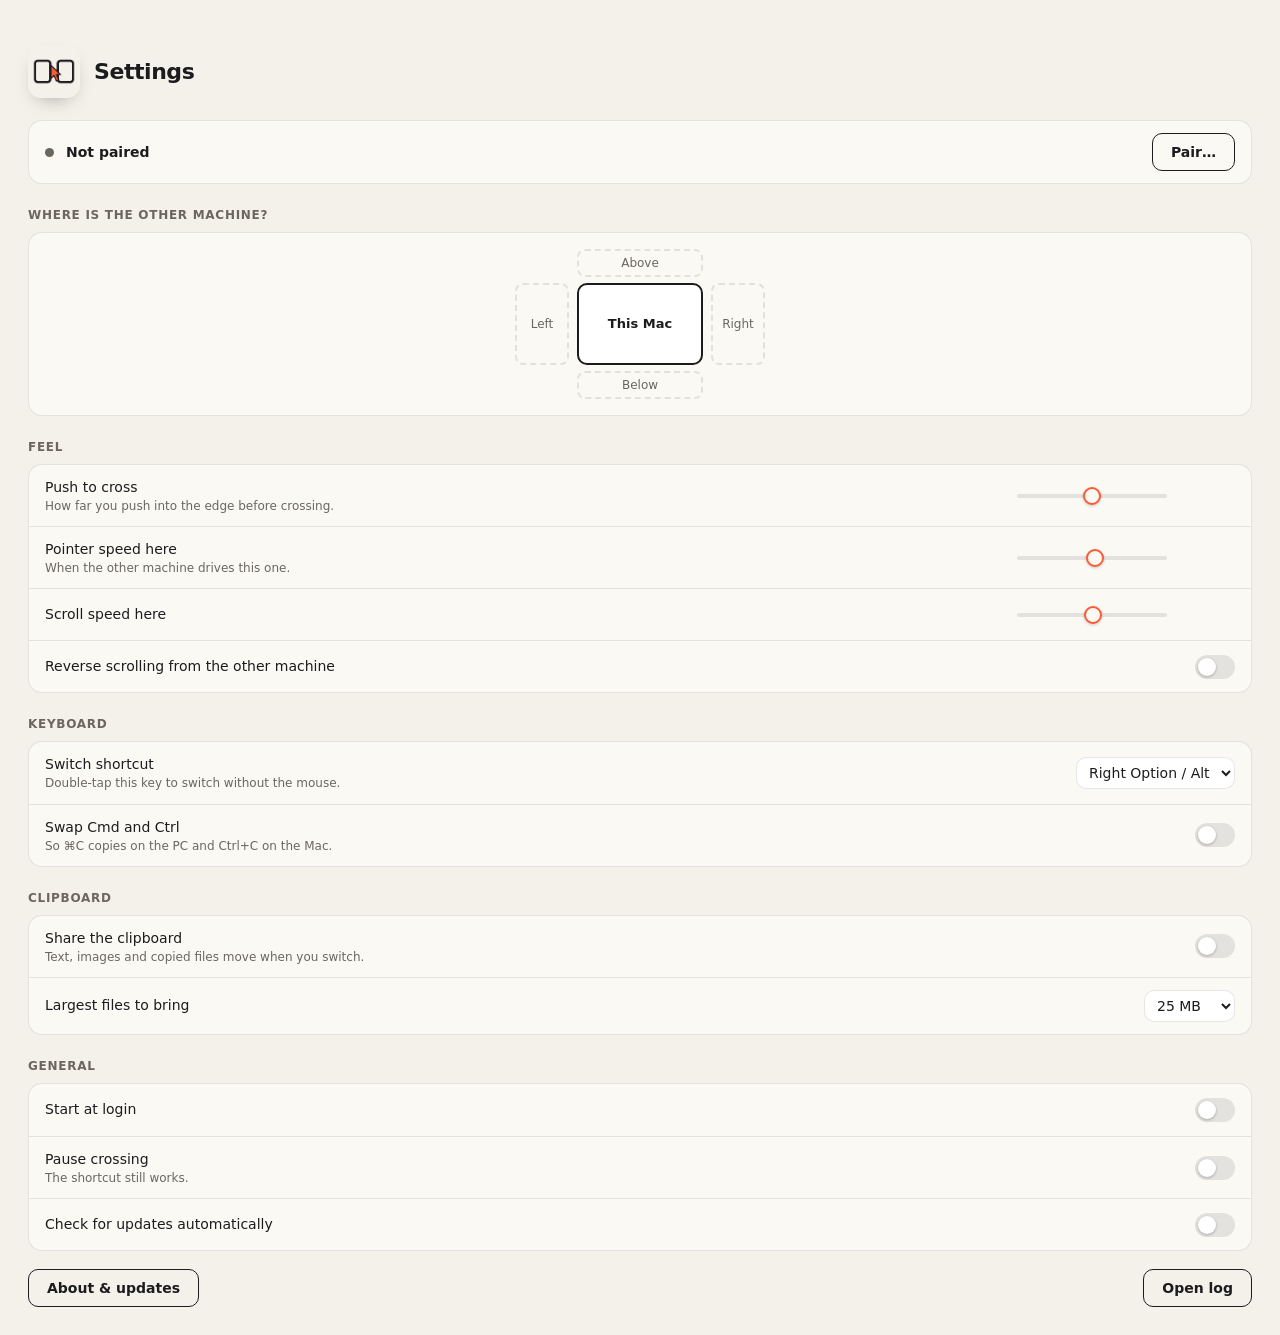
==== assets/ui/app.html @ cb29b041 "0.2.0: app windows, banners, installer, signed self-updates, new tray icons" ====
<!doctype html>
<html lang="en">
<head>
<meta charset="utf-8">
<meta name="viewport" content="width=device-width, initial-scale=1">
<style>
:root {
  --bg: #f4f1ea; --ink: #1c1c1e; --muted: #6b675f; --line: #1c1c1e1a; --card: #fbf9f4;
  --accent: #ff5a36; --accent-soft: #ff5a361f; --ok: #22a06b; --field: #fff;
  color-scheme: light dark;
}
@media (prefers-color-scheme: dark) {
  :root { --bg: #161513; --ink: #f1ede4; --muted: #a29d93; --line: #f1ede41c; --card: #1f1e1b; --field: #262521; --accent-soft: #ff5a3629; }
}
* { box-sizing: border-box; margin: 0; padding: 0; }
[hidden] { display: none !important; }
html, body { height: 100%; }
body {
  background: var(--bg); color: var(--ink); overflow: hidden auto;
  font: 14px/1.5 -apple-system, BlinkMacSystemFont, "Segoe UI Variable Text", "Segoe UI", system-ui, sans-serif;
  -webkit-font-smoothing: antialiased; user-select: none; -webkit-user-select: none; cursor: default;
}
svg { width: 1em; height: 1em; fill: none; stroke: currentColor; stroke-width: 1.9; stroke-linecap: round; stroke-linejoin: round; }
button { font: inherit; color: inherit; cursor: pointer; }
input, select { font: inherit; color: var(--ink); }
.page { display: none; min-height: 100%; padding: 46px 28px 28px; animation: in .35s cubic-bezier(.2,.8,.2,1); }
body.win .page { padding-top: 28px; }
.page.on { display: block; }
@keyframes in { from { opacity: 0; transform: translateY(8px); } }
.drag { position: fixed; inset: 0 0 auto 0; height: 34px; }
.head { display: flex; align-items: center; gap: 14px; margin-bottom: 22px; }
.head img { width: 52px; height: 52px; border-radius: 13px; box-shadow: 0 8px 20px -10px #0006; }
h1 { font-size: 22px; font-weight: 700; letter-spacing: -.02em; line-height: 1.15; }
h2 { font-size: 12px; font-weight: 600; letter-spacing: .06em; text-transform: uppercase; color: var(--muted); margin: 22px 0 8px; }
.sub { color: var(--muted); }
.btn {
  display: inline-flex; align-items: center; justify-content: center; gap: 8px; min-height: 38px; padding: 0 18px;
  border-radius: 10px; border: 1.5px solid var(--ink); background: transparent; font-weight: 600;
  transition: transform .15s, box-shadow .15s, opacity .2s;
}
.btn:hover { transform: translateY(-1px); box-shadow: 0 3px 0 var(--ink); }
.btn:active { transform: translateY(1px); box-shadow: none; }
.btn.primary { background: var(--ink); color: var(--bg); }
.btn.danger { border-color: #d6453a; color: #d6453a; }
.btn.danger:hover { box-shadow: 0 3px 0 #d6453a; }
.btn:disabled { opacity: .4; pointer-events: none; }
.btn svg { width: 16px; height: 16px; }
.link { border: 0; background: none; color: var(--accent); font-weight: 600; text-decoration: underline; text-underline-offset: 3px; }
.row { display: flex; gap: 10px; align-items: center; }
.grow { flex: 1; }
.card { padding: 16px; border-radius: 14px; background: var(--card); border: 1px solid var(--line); }
.status { min-height: 22px; margin-top: 12px; font-size: 13px; color: var(--muted); text-align: center; }
.status.err { color: #d6453a; }
.shake { animation: shake .4s; }
@keyframes shake { 20%, 60% { transform: translateX(-6px); } 40%, 80% { transform: translateX(6px); } }

/* Segmented control */
.seg { display: grid; grid-template-columns: 1fr 1fr; padding: 3px; border-radius: 11px; background: var(--line); margin-bottom: 22px; }
.seg button { border: 0; background: none; padding: 7px; border-radius: 8px; font-weight: 600; color: var(--muted); transition: all .2s; }
.seg button.on { background: var(--card); color: var(--ink); box-shadow: 0 1px 3px #0002; }

/* Pairing digits */
.digits { display: flex; justify-content: center; gap: 8px; margin: 8px 0 6px; }
.digits .sep { width: 10px; align-self: center; height: 2px; background: var(--muted); }
.digit {
  width: 46px; height: 60px; display: grid; place-items: center; border-radius: 12px;
  border: 1.5px solid var(--ink); background: var(--field); box-shadow: 0 3px 0 var(--ink);
  font: 600 28px/1 ui-monospace, "SF Mono", "Cascadia Mono", Consolas, monospace;
}
.show .digit { opacity: 0; transform: translateY(10px); animation: pop .45s cubic-bezier(.3,1.5,.5,1) forwards; }
@keyframes pop { to { opacity: 1; transform: none; } }
input.digit { text-align: center; outline: none; caret-color: var(--accent); }
input.digit:focus { border-color: var(--accent); box-shadow: 0 3px 0 var(--accent); }
.where { text-align: center; color: var(--muted); font-size: 13px; margin-top: 14px; }
.where b { color: var(--ink); font-family: ui-monospace, "SF Mono", Consolas, monospace; font-weight: 500; }
.waiting { display: flex; justify-content: center; align-items: center; gap: 10px; margin-top: 18px; color: var(--muted); }
.spin { width: 16px; height: 16px; border-radius: 50%; border: 2px solid var(--line); border-top-color: var(--accent); animation: spin .8s linear infinite; }
@keyframes spin { to { transform: rotate(360deg); } }
.field { width: 100%; height: 38px; padding: 0 12px; border-radius: 10px; border: 1.5px solid var(--line); background: var(--field); outline: none; }
.field:focus { border-color: var(--accent); }
.done { text-align: center; padding: 30px 0 10px; }
.tick { width: 72px; height: 72px; margin: 0 auto 16px; border-radius: 50%; display: grid; place-items: center; background: var(--ok); color: #fff; animation: pop .5s cubic-bezier(.3,1.6,.5,1) both; }
.tick svg { width: 38px; height: 38px; stroke-width: 3; stroke-dasharray: 30; stroke-dashoffset: 30; animation: draw .5s .25s forwards; }
@keyframes draw { to { stroke-dashoffset: 0; } }

/* Settings */
.list { border-radius: 14px; background: var(--card); border: 1px solid var(--line); overflow: hidden; }
.item { display: flex; align-items: center; gap: 14px; padding: 12px 16px; min-height: 52px; }
.item + .item { border-top: 1px solid var(--line); }
.item .t { flex: 1; }
.item .t small { display: block; color: var(--muted); font-size: 12px; line-height: 1.35; }
.toggle { position: relative; width: 40px; height: 24px; flex: none; border-radius: 99px; background: var(--line); border: 0; transition: background .2s; }
.toggle::after { content: ""; position: absolute; top: 3px; left: 3px; width: 18px; height: 18px; border-radius: 50%; background: #fff; box-shadow: 0 1px 3px #0004; transition: transform .25s cubic-bezier(.3,1.4,.5,1); }
.toggle.on { background: var(--accent); }
.toggle.on::after { transform: translateX(16px); }
input[type=range] { -webkit-appearance: none; appearance: none; width: 150px; height: 4px; border-radius: 4px; background: var(--line); outline: none; }
input[type=range]::-webkit-slider-thumb { -webkit-appearance: none; width: 18px; height: 18px; border-radius: 50%; background: var(--card); border: 2px solid var(--accent); box-shadow: 0 1px 3px #0003; }
.val { width: 54px; text-align: right; font-variant-numeric: tabular-nums; color: var(--muted); font-size: 13px; }
select.field { width: auto; height: 32px; padding: 0 8px; }
.layout { display: grid; place-items: center; padding: 16px; }
.layout .pad { position: relative; width: 250px; height: 150px; }
.layout .me { position: absolute; inset: 34px 62px; border-radius: 10px; border: 2px solid var(--ink); display: grid; place-items: center; font-weight: 600; font-size: 13px; background: var(--field); }
.layout .side { position: absolute; border: 2px dashed var(--line); border-radius: 8px; background: none; color: var(--muted); font-size: 12px; transition: all .2s; }
.layout .side:hover { border-color: var(--accent); color: var(--accent); }
.layout .side.on { border: 2px solid var(--accent); background: var(--accent-soft); color: var(--ink); font-weight: 600; }
.side.left { left: 0; top: 34px; bottom: 34px; width: 54px; }
.side.right { right: 0; top: 34px; bottom: 34px; width: 54px; }
.side.top { top: 0; left: 62px; right: 62px; height: 28px; }
.side.bottom { bottom: 0; left: 62px; right: 62px; height: 28px; }
.peer { display: flex; align-items: center; gap: 12px; }
.dot { width: 9px; height: 9px; border-radius: 50%; background: var(--muted); }
.dot.on { background: var(--ok); box-shadow: 0 0 0 4px #22a06b33; }

/* Welcome */
.steps { display: grid; gap: 10px; }
.step { display: flex; gap: 14px; align-items: center; padding: 14px 16px; border-radius: 14px; background: var(--card); border: 1px solid var(--line); transition: border-color .3s; }
.step .n { flex: none; width: 30px; height: 30px; border-radius: 50%; display: grid; place-items: center; font-weight: 700; background: var(--line); transition: all .3s; }
.step.ok .n { background: var(--ok); color: #fff; }
.step.ok { border-color: #22a06b55; }
.step .t { flex: 1; }
.step .t small { display: block; color: var(--muted); font-size: 12px; }
.step.ok .btn { display: none; }

/* About */
.center { text-align: center; }
.big-icon { width: 96px; height: 96px; border-radius: 22px; box-shadow: 0 12px 28px -12px #0007; animation: float 5s ease-in-out infinite; }
@keyframes float { 50% { transform: translateY(-5px); } }
.bar { height: 6px; border-radius: 6px; background: var(--line); overflow: hidden; margin-top: 14px; }
.bar i { display: block; height: 100%; width: 0; background: var(--accent); transition: width .2s; }
.notes { margin-top: 12px; max-height: 120px; overflow: auto; text-align: left; font-size: 12.5px; color: var(--muted); white-space: pre-wrap; user-select: text; -webkit-user-select: text; }

/* Banner */
body.banner { background: transparent; overflow: hidden; }
.toast {
  position: absolute; inset: 8px; display: flex; align-items: center; gap: 12px; padding: 12px 14px;
  border-radius: 16px; background: color-mix(in srgb, var(--card) 94%, transparent); border: 1px solid var(--line);
  box-shadow: 0 10px 30px -10px #0006; animation: slide .45s cubic-bezier(.2,.9,.25,1.2);
  -webkit-backdrop-filter: blur(20px); backdrop-filter: blur(20px);
}
.toast.out { animation: away .3s ease-in forwards; }
@keyframes slide { from { opacity: 0; transform: translateX(40px); } }
@keyframes away { to { opacity: 0; transform: translateX(40px); } }
.toast img { width: 38px; height: 38px; border-radius: 9px; flex: none; }
.toast b { display: block; font-size: 13.5px; }
.toast span { display: block; font-size: 12.5px; color: var(--muted); line-height: 1.35; overflow: hidden; display: -webkit-box; -webkit-line-clamp: 2; -webkit-box-orient: vertical; }
.toast .x { position: absolute; top: 6px; right: 8px; border: 0; background: none; color: var(--muted); opacity: 0; transition: opacity .2s; font-size: 15px; }
.toast:hover .x { opacity: 1; }
</style>
</head>
<body>
<div class="drag" data-drag></div>

<!-- Welcome -->
<section class="page" id="welcome">
  <div class="head"><img data-icon alt=""><div><h1>Welcome to Bridge</h1><p class="sub">Three quick steps and you're set.</p></div></div>
  <div class="steps">
    <div class="step" id="st-install"><span class="n">1</span><div class="t"><b data-os="mac">Move to Applications</b><b data-os="win">Install Bridge</b>
      <small data-os="mac">So it can start at login and keep its permissions.</small><small data-os="win">Into Program Files, with a Start menu entry. Windows will ask for permission.</small></div>
      <button class="btn" data-cmd="install"><span data-os="mac">Move</span><span data-os="win">Install</span></button></div>
    <div class="step" id="st-perm" data-os="mac"><span class="n">2</span><div class="t"><b>Allow Accessibility</b><small>Lets Bridge read and send keyboard and mouse input. Switch Bridge on in the list.</small></div>
      <button class="btn" data-cmd="openAccessibility">Open Settings</button></div>
    <div class="step" id="st-pair"><span class="n" data-num></span><div class="t"><b>Pair with your other machine</b><small>One shows a code, the other types it in.</small></div>
      <button class="btn primary" data-open="pair">Pair</button></div>
  </div>
  <div class="row" style="margin-top:22px"><span class="grow"></span><button class="btn" data-cmd="close" id="welcome-done">Later</button></div>
</section>

<!-- Pair -->
<section class="page" id="pair">
  <div class="head"><img data-icon alt=""><div><h1>Pair your machines</h1><p class="sub">Do this once. They'll find each other after that.</p></div></div>
  <div class="seg"><button data-tab="show" class="on">Show a code</button><button data-tab="enter">Enter a code</button></div>
  <div id="tab-show">
    <div class="digits show" id="code-show"></div>
    <p class="where">On the other machine choose <b>Pair → Enter a code</b>.<br>This machine: <b id="me-name">…</b> at <b id="me-ip">…</b></p>
    <div class="waiting" id="waiting"><span class="spin"></span>Waiting for the other machine…</div>
  </div>
  <div id="tab-enter" hidden>
    <div class="digits" id="code-enter"></div>
    <p class="where" id="addr-hint"><button class="link" id="addr-toggle">Can't find it? Enter its address</button></p>
    <div id="addr-row" hidden style="margin:12px auto 0;max-width:300px"><input class="field" id="addr" placeholder="e.g. 192.168.1.20" spellcheck="false" inputmode="decimal"></div>
    <div class="row" style="justify-content:center;margin-top:18px"><button class="btn primary" id="join" disabled>Pair</button></div>
  </div>
  <div id="pair-done" class="done" hidden><div class="tick"><svg viewBox="0 0 24 24"><path d="m5 12.5 4.5 4.5L19 7.5"/></svg></div><h1 id="done-title">Paired</h1><p class="sub" style="margin-top:6px">Push the pointer off the edge to cross over.</p>
    <div class="row" style="justify-content:center;margin-top:22px"><button class="btn primary" data-cmd="close">Done</button></div></div>
  <p class="status" id="pair-status"></p>
</section>

<!-- Settings -->
<section class="page" id="settings">
  <div class="head"><img data-icon alt=""><div><h1>Settings</h1><p class="sub" id="ver"></p></div></div>
  <div class="list"><div class="item peer"><span class="dot" id="peer-dot"></span><div class="t"><b id="peer-name">Not paired</b><small id="peer-sub"></small></div>
    <button class="btn" data-open="pair" id="pair-btn">Pair…</button><button class="btn danger" id="unpair" hidden>Unpair</button></div></div>

  <h2>Where is the other machine?</h2>
  <div class="list layout"><div class="pad">
    <button class="side top" data-side="top">Above</button><button class="side bottom" data-side="bottom">Below</button>
    <button class="side left" data-side="left">Left</button><button class="side right" data-side="right">Right</button>
    <div class="me" id="me-label">This Mac</div></div></div>

  <h2>Feel</h2>
  <div class="list">
    <div class="item"><div class="t">Push to cross<small>How far you push into the edge before crossing.</small></div><input type="range" min="0" max="150" step="5" data-key="edge_resistance"><span class="val" data-fmt="px"></span></div>
    <div class="item"><div class="t">Pointer speed here<small>When the other machine drives this one.</small></div><input type="range" min="0.5" max="3" step="0.1" data-key="incoming_pointer_scale"><span class="val" data-fmt="x"></span></div>
    <div class="item"><div class="t">Scroll speed here</div><input type="range" min="0.25" max="4" step="0.05" data-key="incoming_scroll_scale"><span class="val" data-fmt="x"></span></div>
    <div class="item"><div class="t">Reverse scrolling from the other machine</div><button class="toggle" data-key="invert_incoming_scroll"></button></div>
  </div>

  <h2>Keyboard</h2>
  <div class="list">
    <div class="item"><div class="t">Switch shortcut<small>Double-tap this key to switch without the mouse.</small></div>
      <select class="field" data-key="hotkey" data-num>
        <option value="230">Right Option / Alt</option><option value="228">Right Control</option><option value="231">Right ⌘ / Win</option><option value="229">Right Shift</option><option value="57">Caps Lock</option>
      </select></div>
    <div class="item"><div class="t">Swap Cmd and Ctrl<small>So ⌘C copies on the PC and Ctrl+C on the Mac.</small></div><button class="toggle" data-key="swap_cmd_ctrl"></button></div>
  </div>

  <h2>Clipboard</h2>
  <div class="list">
    <div class="item"><div class="t">Share the clipboard<small>Text, images and copied files move when you switch.</small></div><button class="toggle" data-key="share_clipboard"></button></div>
    <div class="item"><div class="t">Largest files to bring</div>
      <select class="field" data-key="max_clipboard_files_mb" data-num><option value="25">25 MB</option><option value="100">100 MB</option><option value="200">200 MB</option><option value="500">500 MB</option></select></div>
  </div>

  <h2>General</h2>
  <div class="list">
    <div class="item"><div class="t">Start at login</div><button class="toggle" data-special="autostart"></button></div>
    <div class="item"><div class="t">Pause crossing<small>The shortcut still works.</small></div><button class="toggle" data-key="paused"></button></div>
    <div class="item" data-os="win"><div class="t">Keep the pointer in full-screen apps<small>Games and films don't lose it to the Mac.</small></div><button class="toggle" data-key="block_in_fullscreen"></button></div>
    <div class="item"><div class="t">Check for updates automatically</div><button class="toggle" data-key="check_updates"></button></div>
  </div>
  <div class="row" style="margin-top:18px"><button class="btn" data-open="about">About &amp; updates</button><span class="grow"></span><button class="btn" data-cmd="openLog">Open log</button>
    <button class="btn danger" data-cmd="uninstall" data-os="win">Uninstall</button></div>
</section>

<!-- About -->
<section class="page" id="about">
  <div class="center" style="padding-top:10px"><img data-icon class="big-icon" alt="">
    <h1 style="margin-top:16px">Bridge</h1><p class="sub" id="about-ver"></p>
    <div class="card" style="margin-top:22px" id="upd">
      <div class="row" style="justify-content:center"><span class="spin" id="upd-spin" hidden></span><b id="upd-title">Check for updates</b></div>
      <div class="notes" id="upd-notes" hidden></div>
      <div class="bar" id="upd-bar" hidden><i id="upd-fill"></i></div>
      <div class="row" style="justify-content:center;margin-top:14px"><button class="btn" id="upd-check">Check now</button><button class="btn primary" id="upd-install" hidden>Install and relaunch</button></div>
    </div>
    <p class="sub" style="margin-top:18px;font-size:12.5px">One keyboard and mouse for a Mac and a PC.<br>Free for personal use · by Ishan Malu</p>
    <div class="row" style="justify-content:center;margin-top:12px"><button class="link" data-url="https://bridge.ishanmalu.dev">Website</button><button class="link" data-url="https://github.com/ishanmalu/bridge">Source</button></div>
  </div>
</section>

<!-- Banner -->
<section class="page" id="banner" style="padding:0">
  <div class="toast" id="toast"><img data-icon alt=""><div class="grow"><b id="t-title"></b><span id="t-body"></span></div><button class="x" data-cmd="close" aria-label="Dismiss">✕</button></div>
</section>

<script>
(() => {
  // Inside Bridge, window.BRIDGE is set by the app. Opened in a browser, it previews: ?page=pair&os=win
  const q = new URLSearchParams(location.search);
  const B = window.BRIDGE || { page: q.get('page') || 'settings', os: q.get('os') || 'mac', icon: '../icon-256.png', preview: true };
  const $ = (s, r = document) => r.querySelector(s), $$ = (s, r = document) => [...r.querySelectorAll(s)];
  const send = (m) => window.ipc && window.ipc.postMessage(JSON.stringify(m));
  document.body.classList.add(B.os);
  if (B.page === 'banner') document.body.classList.add('banner');
  $$('[data-os]').forEach((el) => { if (el.dataset.os !== B.os) el.remove(); });
  $$('[data-icon]').forEach((i) => (i.src = B.icon));
  $('#' + B.page).classList.add('on');
  $$('[data-cmd]').forEach((b) => b.addEventListener('click', () => send({ cmd: b.dataset.cmd })));
  $$('[data-open]').forEach((b) => b.addEventListener('click', () => send({ cmd: 'open', page: b.dataset.open })));
  $$('[data-url]').forEach((b) => b.addEventListener('click', () => send({ cmd: 'url', url: b.dataset.url })));
  $$('[data-drag]').forEach((d) => d.addEventListener('mousedown', () => send({ cmd: 'drag' })));
  if (B.os === 'win') $$('[data-drag]').forEach((d) => d.remove());

  const handlers = {};
  window.bridge = { recv: (m) => handlers[m.type] && handlers[m.type](m) };

  /* Welcome */
  handlers.welcome = (m) => {
    $('#st-install').classList.toggle('ok', m.installed);
    if ($('#st-perm')) $('#st-perm').classList.toggle('ok', m.trusted);
    $('#st-pair').classList.toggle('ok', m.paired);
    $('[data-num]', $('#st-pair')).textContent = B.os === 'mac' ? '3' : '2';
    const all = m.installed && (B.os !== 'mac' || m.trusted) && m.paired;
    $('#welcome-done').textContent = all ? 'Done' : 'Later';
    $('#welcome-done').classList.toggle('primary', all);
  };

  /* Pair */
  let tab = 'show';
  const status = (t, err) => { const s = $('#pair-status'); s.textContent = t || ''; s.classList.toggle('err', !!err); };
  const setTab = (t) => {
    tab = t;
    $$('.seg button').forEach((b) => b.classList.toggle('on', b.dataset.tab === t));
    $('#tab-show').hidden = t !== 'show'; $('#tab-enter').hidden = t !== 'enter';
    status('');
    send({ cmd: t === 'show' ? 'host' : 'cancelHost' });
    if (t === 'enter') setTimeout(() => $('#code-enter input').focus(), 50);
  };
  $$('.seg button').forEach((b) => b.addEventListener('click', () => setTab(b.dataset.tab)));
  const enter = $('#code-enter');
  for (let i = 0; i < 6; i++) {
    if (i === 3) enter.insertAdjacentHTML('beforeend', '<span class="sep"></span>');
    const inp = document.createElement('input');
    inp.className = 'digit'; inp.maxLength = 1; inp.inputMode = 'numeric'; inp.autocomplete = 'off';
    enter.appendChild(inp);
  }
  const boxes = $$('input', enter);
  const code = () => boxes.map((b) => b.value).join('');
  const refresh = () => ($('#join').disabled = !/^\d{6}$/.test(code()));
  boxes.forEach((b, i) => {
    b.addEventListener('input', () => {
      const d = b.value.replace(/\D/g, '');
      if (d.length > 1) { // pasted
        d.slice(0, 6 - i).split('').forEach((c, k) => (boxes[i + k].value = c));
        boxes[Math.min(5, i + d.length - 1)].focus();
      } else { b.value = d; if (d && i < 5) boxes[i + 1].focus(); }
      refresh(); status('');
      if (/^\d{6}$/.test(code()) && document.activeElement === boxes[5]) $('#join').focus();
    });
    b.addEventListener('keydown', (e) => {
      if (e.key === 'Backspace' && !b.value && i > 0) { boxes[i - 1].focus(); boxes[i - 1].value = ''; refresh(); }
      if (e.key === 'Enter' && !$('#join').disabled) $('#join').click();
    });
    b.addEventListener('paste', (e) => {
      const d = (e.clipboardData.getData('text') || '').replace(/\D/g, '').slice(0, 6);
      if (d) { e.preventDefault(); d.split('').forEach((c, k) => boxes[k] && (boxes[k].value = c)); boxes[Math.min(5, d.length)].focus(); refresh(); }
    });
  });
  $('#addr-toggle').addEventListener('click', () => { $('#addr-row').hidden = false; $('#addr-hint').hidden = true; $('#addr').focus(); });
  $('#addr').addEventListener('keydown', (e) => { if (e.key === 'Enter' && !$('#join').disabled) $('#join').click(); });
  $('#join').addEventListener('click', () => {
    $('#join').disabled = true; status('Pairing…');
    send({ cmd: 'join', code: code(), addr: $('#addr').value.trim() || null });
  });
  handlers.me = (m) => { $('#me-name').textContent = m.name; $('#me-ip').textContent = m.ip || 'unknown'; };
  handlers.code = (m) => {
    const box = $('#code-show'); box.innerHTML = '';
    m.code.split('').forEach((c, i) => {
      if (i === 3) box.insertAdjacentHTML('beforeend', '<span class="sep"></span>');
      const d = document.createElement('div'); d.className = 'digit'; d.textContent = c;
      d.style.animationDelay = i * 70 + 'ms'; box.appendChild(d);
    });
    $('#me-ip').textContent = m.ip || 'unknown';
    $('#waiting').hidden = false;
  };
  handlers.paired = (m) => {
    $('.seg').hidden = true; $('#tab-show').hidden = true; $('#tab-enter').hidden = true; status('');
    $('#done-title').textContent = 'Paired with ' + m.name; $('#pair-done').hidden = false;
  };
  handlers.pairError = (m) => {
    status(m.msg, true);
    if (tab === 'enter') { enter.classList.remove('shake'); void enter.offsetWidth; enter.classList.add('shake'); refresh(); boxes.forEach((b) => (b.value = '')); boxes[0].focus(); refresh(); }
    else $('#waiting').hidden = true;
  };
  if (B.page === 'pair') setTimeout(() => setTab(B.tab || 'show'), 0);

  /* Settings */
  let cfg = {};
  const fmt = (el, v) => {
    const out = el.nextElementSibling; if (!out || !out.classList.contains('val')) return;
    out.textContent = out.dataset.fmt === 'px' ? `${Math.round(v)} px` : `${(+v).toFixed(2).replace(/0$/, '')}×`;
  };
  const set = (key, value) => { cfg[key] = value; send({ cmd: 'set', key, value }); };
  $$('#settings [data-key]').forEach((el) => {
    const key = el.dataset.key;
    if (el.classList.contains('toggle')) el.addEventListener('click', () => { const v = !el.classList.contains('on'); el.classList.toggle('on', v); set(key, v); });
    else if (el.type === 'range') { el.addEventListener('input', () => fmt(el, el.value)); el.addEventListener('change', () => set(key, +el.value)); }
    else if (el.tagName === 'SELECT') el.addEventListener('change', () => set(key, el.dataset.num !== undefined ? +el.value : el.value));
  });
  $('[data-special=autostart]').addEventListener('click', (e) => { const v = !e.target.classList.contains('on'); send({ cmd: 'autostart', value: v }); });
  $$('[data-side]').forEach((b) => b.addEventListener('click', () => { $$('[data-side]').forEach((x) => x.classList.toggle('on', x === b)); set('peer_side', b.dataset.side); }));
  $('#unpair').addEventListener('click', () => { if (confirm('Unpair? You can pair again any time.')) send({ cmd: 'unpair' }); });
  handlers.settings = (m) => {
    cfg = m.cfg;
    $('#ver').textContent = 'Version ' + m.version;
    $('#me-label').textContent = B.os === 'mac' ? 'This Mac' : 'This PC';
    $$('#settings [data-key]').forEach((el) => {
      const v = cfg[el.dataset.key];
      if (el.classList.contains('toggle')) el.classList.toggle('on', !!v);
      else if (el.type === 'range') { el.value = v; fmt(el, v); }
      else if (el.tagName === 'SELECT') {
        if (![...el.options].some((o) => o.value == v)) el.insertAdjacentHTML('beforeend', `<option value="${v}">Key ${v}</option>`);
        el.value = String(v);
      }
    });
    $$('[data-side]').forEach((x) => x.classList.toggle('on', x.dataset.side === cfg.peer_side));
    $('[data-special=autostart]').classList.toggle('on', m.autostart);
    $('#peer-name').textContent = m.peer ? m.peer.name : 'Not paired';
    $('#peer-sub').textContent = m.peer ? (m.connected ? 'Connected' : 'Not connected right now') : 'Pair to start sharing your keyboard and mouse.';
    $('#peer-dot').classList.toggle('on', !!m.connected);
    $('#unpair').hidden = !m.peer; $('#pair-btn').textContent = m.peer ? 'Pair again…' : 'Pair…';
  };

  /* About */
  handlers.about = (m) => { $('#about-ver').textContent = 'Version ' + m.version; };
  const upd = (title, busy) => { $('#upd-title').textContent = title; $('#upd-spin').hidden = !busy; };
  $('#upd-check').addEventListener('click', () => { upd('Checking…', true); send({ cmd: 'check' }); });
  $('#upd-install').addEventListener('click', () => {
    $('#upd-install').disabled = true; $('#upd-check').hidden = true; $('#upd-bar').hidden = false;
    upd('Downloading…', true); send({ cmd: 'installUpdate' });
  });
  handlers.update = (m) => {
    if (m.error) { upd(m.error, false); $('#upd-install').disabled = false; $('#upd-check').hidden = false; $('#upd-bar').hidden = true; return; }
    if (!m.available) { upd("You're up to date", false); return; }
    upd(`Version ${m.version} is available`, false);
    $('#upd-notes').hidden = !m.notes; $('#upd-notes').textContent = m.notes;
    $('#upd-install').hidden = false; $('#upd-check').hidden = true;
  };
  handlers.progress = (m) => { $('#upd-fill').style.width = Math.round(m.p * 100) + '%'; if (m.p >= 1) upd('Installing…', true); };
  if (B.page === 'about' && B.autoCheck) setTimeout(() => $('#upd-check').click(), 200);

  /* Banner */
  handlers.banner = (m) => {
    $('#t-title').textContent = m.title; $('#t-body').textContent = m.body;
    const t = $('#toast'); t.classList.remove('out'); void t.offsetWidth;
  };
  handlers.bannerOut = () => $('#toast').classList.add('out');
  $('#toast').addEventListener('click', (e) => { if (!e.target.closest('.x')) send({ cmd: 'bannerClick' }); });

  document.addEventListener('keydown', (e) => { if (e.key === 'Escape') send({ cmd: 'close' }); });
  document.addEventListener('contextmenu', (e) => { if (!e.target.closest('input')) e.preventDefault(); });
  send({ cmd: 'ready' });
})();
</script>
</body>
</html>
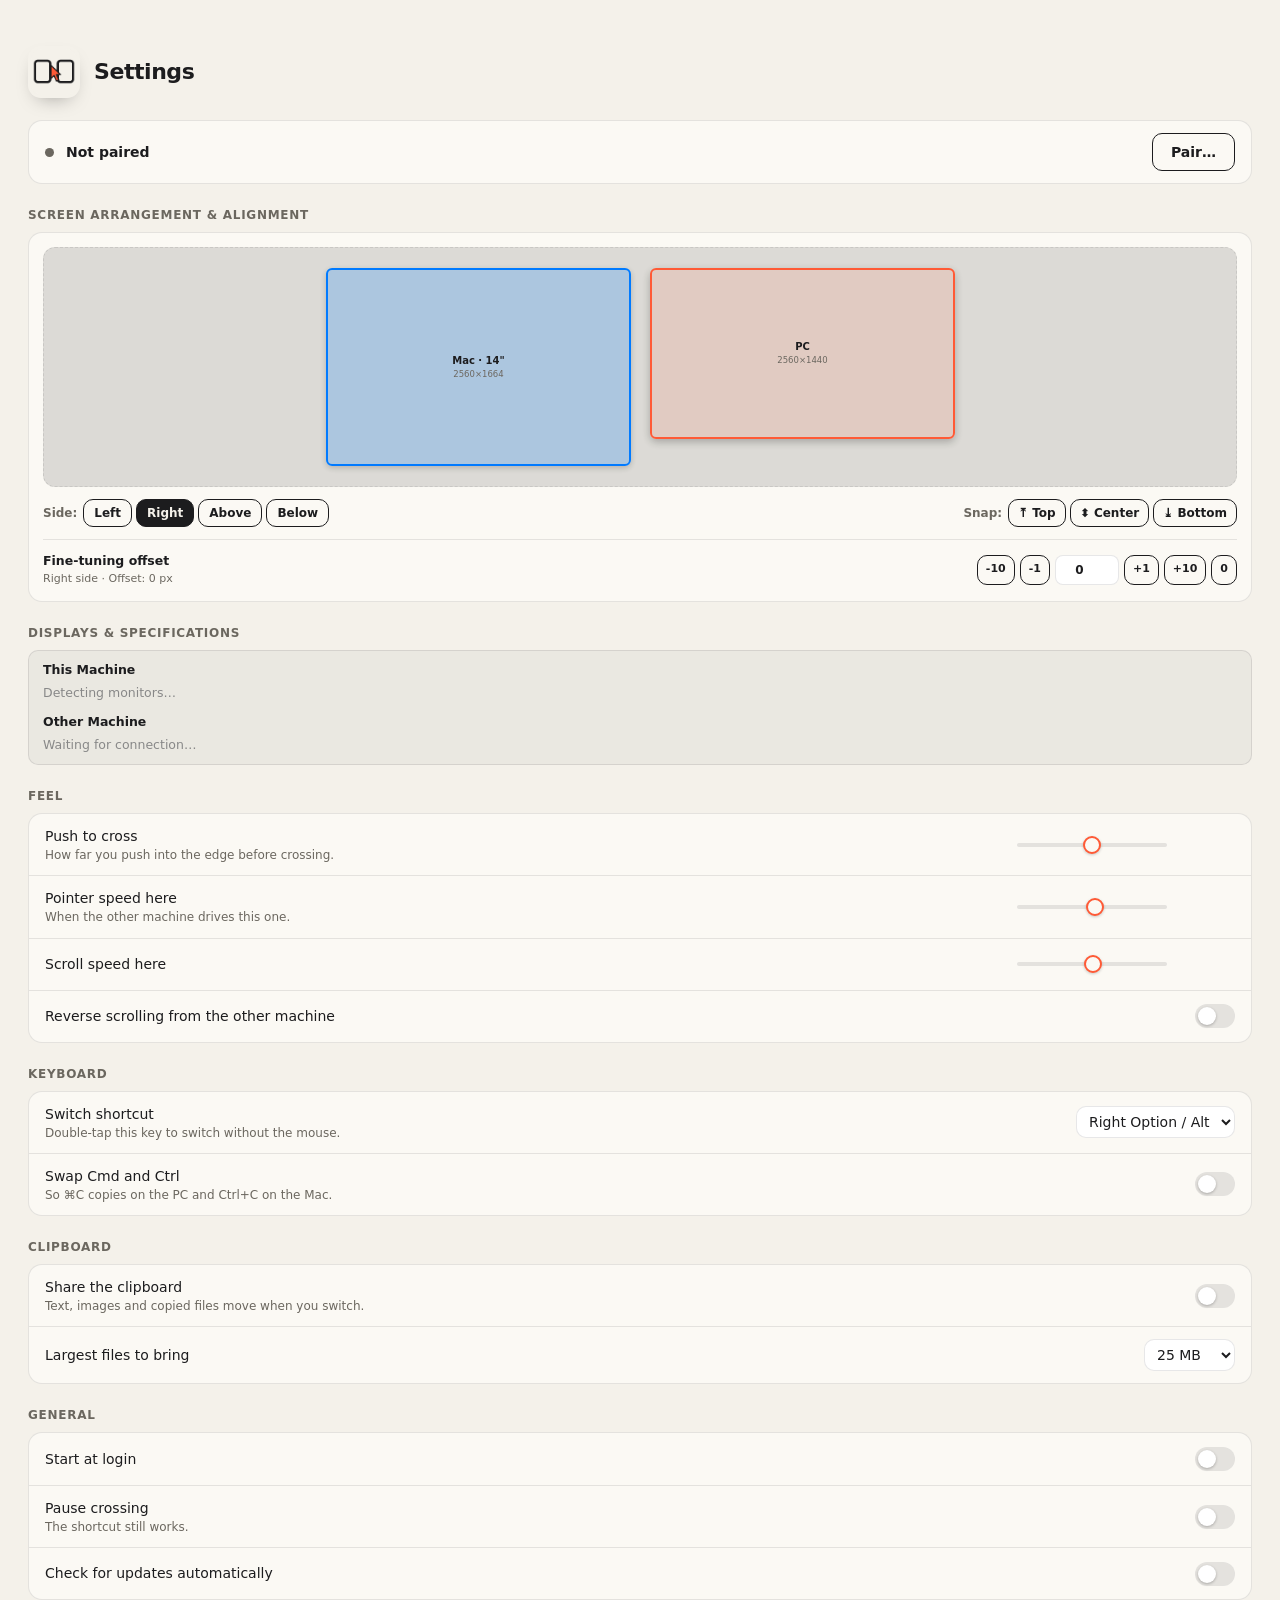
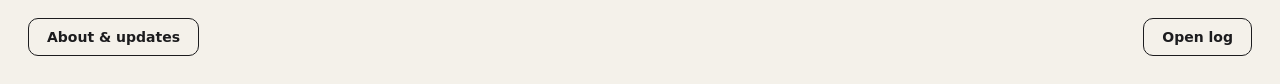
==== commit 1f0cd6fb: "Merge 6938461ebfe15d3728a51a008dbf6234ff03babf into 85290946cbea76f1281f72f127e3cdf3b7996417" ====
--- a/assets/ui/app.html
+++ b/assets/ui/app.html
@@ -191,11 +191,71 @@
   <div class="list"><div class="item peer"><span class="dot" id="peer-dot"></span><div class="t"><b id="peer-name">Not paired</b><small id="peer-sub"></small></div>
     <button class="btn" data-open="pair" id="pair-btn">Pair…</button><button class="btn danger" id="unpair" hidden>Unpair</button></div></div>
 
-  <h2>Where is the other machine?</h2>
-  <div class="list layout"><div class="pad">
-    <button class="side top" data-side="top">Above</button><button class="side bottom" data-side="bottom">Below</button>
-    <button class="side left" data-side="left">Left</button><button class="side right" data-side="right">Right</button>
-    <div class="me" id="me-label">This Mac</div></div></div>
+  <h2>Screen Arrangement &amp; Alignment</h2>
+  <div class="list" style="padding:14px;background:var(--card);border-radius:14px;border:1px solid var(--line);margin-bottom:14px;">
+    <!-- Interactive Canvas Stage -->
+    <div id="layout-stage" style="position:relative;width:100%;height:240px;border-radius:12px;background:rgba(0,0,0,0.12);border:1px dashed var(--line);overflow:hidden;display:flex;align-items:center;justify-content:center;touch-action:none;-webkit-user-select:none;user-select:none;">
+      
+      <!-- Magnetic Snap Guideline Indicators -->
+      <div id="snap-guide-h" style="position:absolute;left:0;right:0;height:1px;background:var(--accent);display:none;pointer-events:none;z-index:10;box-shadow:0 0 6px var(--accent);"></div>
+      <div id="snap-guide-v" style="position:absolute;top:0;bottom:0;width:1px;background:var(--accent);display:none;pointer-events:none;z-index:10;box-shadow:0 0 6px var(--accent);"></div>
+
+      <!-- Local Machine Screens Cluster (Interactive & Draggable) -->
+      <div id="local-cluster" style="position:absolute;z-index:4;cursor:grab;touch-action:none;transition:box-shadow .15s;"></div>
+
+      <!-- Peer Machine Screens Cluster (Interactive & Draggable) -->
+      <div id="peer-cluster" style="position:absolute;z-index:5;cursor:grab;touch-action:none;transition:box-shadow .15s;"></div>
+
+      <!-- Live Snap Notification Overlay -->
+      <div id="snap-badge" style="position:absolute;bottom:8px;padding:3px 10px;border-radius:99px;background:rgba(0,0,0,0.7);color:#fff;font-size:11px;font-weight:600;display:none;z-index:20;backdrop-filter:blur(8px);-webkit-backdrop-filter:blur(8px);">Magnetic Snap</div>
+    </div>
+
+    <!-- Quick Presets and Edge Selectors -->
+    <div style="display:flex;align-items:center;justify-content:space-between;margin-top:12px;gap:8px;flex-wrap:wrap;">
+      <div class="row" style="gap:4px;">
+        <span style="font-size:12px;color:var(--muted);font-weight:600;margin-right:2px;">Side:</span>
+        <button class="btn side-btn" style="min-height:28px;padding:0 10px;font-size:12px;" data-side="left">Left</button>
+        <button class="btn side-btn" style="min-height:28px;padding:0 10px;font-size:12px;" data-side="right">Right</button>
+        <button class="btn side-btn" style="min-height:28px;padding:0 10px;font-size:12px;" data-side="top">Above</button>
+        <button class="btn side-btn" style="min-height:28px;padding:0 10px;font-size:12px;" data-side="bottom">Below</button>
+      </div>
+
+      <div class="row" style="gap:4px;" id="align-presets">
+        <span style="font-size:12px;color:var(--muted);font-weight:600;margin-right:2px;">Snap:</span>
+        <button class="btn" id="btn-align-start" style="min-height:28px;padding:0 9px;font-size:12px;" title="Align Tops / Lefts">⤒ Top</button>
+        <button class="btn" id="btn-align-center" style="min-height:28px;padding:0 9px;font-size:12px;" title="Center Align">⬍ Center</button>
+        <button class="btn" id="btn-align-end" style="min-height:28px;padding:0 9px;font-size:12px;" title="Align Bottoms / Rights">⤓ Bottom</button>
+      </div>
+    </div>
+
+    <!-- Manual Fine-Tuning Controls -->
+    <div style="display:flex;align-items:center;justify-content:space-between;margin-top:12px;padding-top:12px;border-top:1px solid var(--line);gap:10px;flex-wrap:wrap;">
+      <div style="display:flex;flex-direction:column;">
+        <b style="font-size:12.5px;">Fine-tuning offset</b>
+        <small style="color:var(--muted);font-size:11px;" id="offset-sub">Drag screen or use buttons for exact pixel alignment</small>
+      </div>
+      <div class="row" style="gap:5px;">
+        <button class="btn" id="btn-fine-sub-10" style="min-height:30px;padding:0 8px;font-size:11px;" title="-10 px">-10</button>
+        <button class="btn" id="btn-fine-sub-1" style="min-height:30px;padding:0 8px;font-size:11px;" title="-1 px">-1</button>
+        <input type="number" id="offset-val-input" style="width:64px;height:30px;text-align:center;border-radius:8px;border:1.5px solid var(--line);background:var(--field);font-weight:600;font-size:12px;" value="0">
+        <button class="btn" id="btn-fine-add-1" style="min-height:30px;padding:0 8px;font-size:11px;" title="+1 px">+1</button>
+        <button class="btn" id="btn-fine-add-10" style="min-height:30px;padding:0 8px;font-size:11px;" title="+10 px">+10</button>
+        <button class="btn" id="btn-fine-zero" style="min-height:30px;padding:0 8px;font-size:11px;" title="Reset to 0">0</button>
+      </div>
+    </div>
+  </div>
+
+  <h2>Displays &amp; Specifications</h2>
+  <div class="list" id="displays-list" style="font-size:12.5px;padding:10px 14px;background:rgba(128,128,128,0.08);border-radius:10px;margin-bottom:14px;">
+    <div id="local-displays-box" style="margin-bottom:10px;">
+      <div style="font-weight:600;margin-bottom:4px;" id="local-disp-title">This Machine</div>
+      <div id="local-disp-items" style="color:var(--sub, #888);">Detecting monitors…</div>
+    </div>
+    <div id="peer-displays-box">
+      <div style="font-weight:600;margin-bottom:4px;" id="peer-disp-title">Other Machine</div>
+      <div id="peer-disp-items" style="color:var(--sub, #888);">Waiting for connection…</div>
+    </div>
+  </div>
 
   <h2>Feel</h2>
   <div class="list">
@@ -355,6 +415,25 @@
 
   /* Settings */
   let cfg = {};
+  let curSide = 'right';
+  let curOffset = 0;
+  let curPeer = null;
+  let localDisplays = [];
+  let peerDisplays = [];
+  let layoutScale = 0.08;
+  let lBounds = { minX: 0, minY: 0, w: 2560, h: 1664 };
+  let pBounds = { minX: 0, minY: 0, w: 2560, h: 1440 };
+  let isDragging = false;
+
+  const stage = $('#layout-stage');
+  const localCluster = $('#local-cluster');
+  const peerCluster = $('#peer-cluster');
+  const guideH = $('#snap-guide-h');
+  const guideV = $('#snap-guide-v');
+  const snapBadge = $('#snap-badge');
+  const offsetInput = $('#offset-val-input');
+  const offsetSub = $('#offset-sub');
+
   const fmt = (el, v) => {
     const out = el.nextElementSibling; if (!out || !out.classList.contains('val')) return;
     out.textContent = out.dataset.fmt === 'px' ? `${Math.round(v)} px` : `${(+v).toFixed(2).replace(/0$/, '')}×`;
@@ -367,28 +446,447 @@
     else if (el.tagName === 'SELECT') el.addEventListener('change', () => set(key, el.dataset.num !== undefined ? +el.value : el.value));
   });
   $('[data-special=autostart]').addEventListener('click', (e) => { const v = !e.target.classList.contains('on'); send({ cmd: 'autostart', value: v }); });
-  $$('[data-side]').forEach((b) => b.addEventListener('click', () => { $$('[data-side]').forEach((x) => x.classList.toggle('on', x === b)); set('peer_side', b.dataset.side); }));
+  $$('[data-side]').forEach((b) => b.addEventListener('click', () => {
+    $$('[data-side]').forEach((x) => x.classList.toggle('on', x === b));
+    set('peer_side', b.dataset.side);
+    commitLayout(b.dataset.side, curOffset);
+  }));
   $('#unpair').addEventListener('click', () => { if (confirm('Unpair? You can pair again any time.')) send({ cmd: 'unpair' }); });
+
+  function sanitizeDisplays(ds, defW, defH) {
+    if (!ds || !ds.length) return [];
+    const placed = [];
+    return ds.map((d) => {
+      let x = (typeof d.x === 'number') ? d.x : 0;
+      let y = (typeof d.y === 'number') ? d.y : 0;
+      const w = d.width || defW;
+      const h = d.height || defH;
+      // If another display is placed at the identical position, shift to prevent stacking
+      while (placed.some((p) => Math.abs(p.x - x) < 15 && Math.abs(p.y - y) < 15)) {
+        x += w + 20;
+      }
+      placed.push({ x, y, w, h });
+      return { ...d, x, y, width: w, height: h };
+    });
+  }
+
+  function getBounds(ds, defW, defH) {
+    if (!ds || !ds.length) {
+      return { minX: 0, minY: 0, maxX: defW, maxY: defH, w: defW, h: defH };
+    }
+    let minX = Infinity, minY = Infinity, maxX = -Infinity, maxY = -Infinity;
+    ds.forEach((d) => {
+      const x = d.x || 0;
+      const y = d.y || 0;
+      const w = d.width || defW;
+      const h = d.height || defH;
+      if (x < minX) minX = x;
+      if (y < minY) minY = y;
+      if (x + w > maxX) maxX = x + w;
+      if (y + h > maxY) maxY = y + h;
+    });
+    return { minX, minY, maxX, maxY, w: Math.max(100, maxX - minX), h: Math.max(100, maxY - minY) };
+  }
+
+  function formatMonitorCard(d, fallbackName, isLocal, rx, ry, rw, rh) {
+    let rawName = (d.name || fallbackName || '').trim();
+    let name = rawName;
+    if (/built-in/i.test(name)) {
+      name = (isLocal && B.os === 'mac') || (!isLocal && B.os !== 'mac') ? 'Mac' : 'Built-in';
+    }
+    const inchStr = d.inches ? `${d.inches}"` : '';
+    const resStr = `${d.pixel_width || d.width}×${d.pixel_height || d.height}`;
+
+    const borderCol = isLocal ? '#007aff' : 'var(--accent)';
+    const bgCol = isLocal ? 'rgba(0,122,255,0.22)' : 'var(--accent-soft)';
+    const shadow = isLocal ? '0 2px 6px rgba(0,0,0,0.2)' : '0 3px 8px rgba(0,0,0,0.25)';
+
+    let contentHtml = '';
+    if (rw >= 110 && rh >= 42) {
+      const title = inchStr ? `${name} · ${inchStr}` : name;
+      contentHtml = `
+        <b style="font-size:10px;font-weight:600;color:var(--ink);white-space:nowrap;overflow:hidden;text-overflow:ellipsis;max-width:96%;line-height:1.2;">${title}</b>
+        <small style="font-size:8.5px;color:var(--muted);white-space:nowrap;overflow:hidden;text-overflow:ellipsis;max-width:96%;line-height:1.2;margin-top:2px;">${resStr}</small>
+      `;
+    } else if (rh >= 48) {
+      contentHtml = `
+        <b style="font-size:9.5px;font-weight:600;color:var(--ink);white-space:nowrap;overflow:hidden;text-overflow:ellipsis;max-width:96%;line-height:1.15;">${name}</b>
+        ${inchStr ? `<span style="font-size:8.5px;font-weight:500;color:var(--ink);opacity:0.85;white-space:nowrap;overflow:hidden;text-overflow:ellipsis;max-width:96%;line-height:1.15;">${inchStr}</span>` : ''}
+        <small style="font-size:7.5px;color:var(--muted);white-space:nowrap;overflow:hidden;text-overflow:ellipsis;max-width:96%;line-height:1.15;">${resStr}</small>
+      `;
+    } else {
+      const title = inchStr ? `${name} ${inchStr}` : name;
+      contentHtml = `
+        <b style="font-size:9px;font-weight:600;color:var(--ink);white-space:nowrap;overflow:hidden;text-overflow:ellipsis;max-width:96%;line-height:1.1;">${title}</b>
+        <small style="font-size:7.5px;color:var(--muted);white-space:nowrap;overflow:hidden;text-overflow:ellipsis;max-width:96%;line-height:1.1;">${resStr}</small>
+      `;
+    }
+
+    return `<div title="${rawName} ${inchStr} (${resStr})" style="position:absolute;left:${rx}px;top:${ry}px;width:${rw}px;height:${rh}px;border:2px solid ${borderCol};background:${bgCol};border-radius:6px;display:flex;flex-direction:column;align-items:center;justify-content:center;text-align:center;box-shadow:${shadow};overflow:hidden;padding:2px 3px;box-sizing:border-box;user-select:none;-webkit-user-select:none;">
+      ${contentHtml}
+    </div>`;
+  }
+
+  function renderLayoutDesigner() {
+    if (!stage || !localCluster || !peerCluster) return;
+    const stageW = stage.clientWidth || 450;
+    const stageH = stage.clientHeight || 240;
+
+    const myName = B.os === 'mac' ? 'Mac' : 'PC';
+    const peerName = (curPeer && curPeer.name) ? curPeer.name : (B.os === 'mac' ? 'PC' : 'Mac');
+
+    const cleanLocal = sanitizeDisplays(localDisplays, 2560, 1664);
+    const cleanPeer = sanitizeDisplays(peerDisplays, 2560, 1440);
+
+    lBounds = getBounds(cleanLocal, 2560, 1664);
+    pBounds = getBounds(cleanPeer, 2560, 1440);
+
+    // Physical gap between clusters in logical coordinates (~12px on canvas)
+    const gap = 160;
+    let peerVX = 0;
+    let peerVY = 0;
+
+    if (curSide === 'right') {
+      peerVX = lBounds.w + gap;
+      peerVY = curOffset || 0;
+    } else if (curSide === 'left') {
+      peerVX = -pBounds.w - gap;
+      peerVY = curOffset || 0;
+    } else if (curSide === 'top') {
+      peerVX = curOffset || 0;
+      peerVY = -pBounds.h - gap;
+    } else if (curSide === 'bottom') {
+      peerVX = curOffset || 0;
+      peerVY = lBounds.h + gap;
+    }
+
+    const minVX = Math.min(0, peerVX);
+    const maxVX = Math.max(lBounds.w, peerVX + pBounds.w);
+    const minVY = Math.min(0, peerVY);
+    const maxVY = Math.max(lBounds.h, peerVY + pBounds.h);
+
+    const sceneVW = Math.max(100, maxVX - minVX);
+    const sceneVH = Math.max(100, maxVY - minVY);
+
+    // Calculate layoutScale dynamically to fit the entire scene with margin
+    const padH = 44;
+    const padV = 40;
+    layoutScale = Math.min((stageW - padH) / Math.max(sceneVW, 800), (stageH - padV) / Math.max(sceneVH, 600));
+    layoutScale = Math.max(0.015, Math.min(0.12, layoutScale));
+
+    const lClusterW = Math.round(lBounds.w * layoutScale);
+    const lClusterH = Math.round(lBounds.h * layoutScale);
+    const pClusterW = Math.round(pBounds.w * layoutScale);
+    const pClusterH = Math.round(pBounds.h * layoutScale);
+
+    // Center the entire virtual scene inside the canvas stage
+    const canvasSceneW = sceneVW * layoutScale;
+    const canvasSceneH = sceneVH * layoutScale;
+    const originX = Math.round((stageW - canvasSceneW) / 2) - Math.round(minVX * layoutScale);
+    const originY = Math.round((stageH - canvasSceneH) / 2) - Math.round(minVY * layoutScale);
+
+    // Position clusters
+    localCluster.style.width = lClusterW + 'px';
+    localCluster.style.height = lClusterH + 'px';
+    localCluster.style.left = originX + 'px';
+    localCluster.style.top = originY + 'px';
+
+    peerCluster.style.width = pClusterW + 'px';
+    peerCluster.style.height = pClusterH + 'px';
+    peerCluster.style.left = (originX + Math.round(peerVX * layoutScale)) + 'px';
+    peerCluster.style.top = (originY + Math.round(peerVY * layoutScale)) + 'px';
+
+    // Render local monitors
+    const lDs = cleanLocal.length ? cleanLocal : [{ name: myName, inches: 14, width: 2560, height: 1664, pixel_width: 2560, pixel_height: 1664, x: 0, y: 0 }];
+    localCluster.innerHTML = lDs.map((d) => {
+      const rx = Math.round(((d.x || 0) - lBounds.minX) * layoutScale);
+      const ry = Math.round(((d.y || 0) - lBounds.minY) * layoutScale);
+      const rw = Math.max(50, Math.round((d.width || 2560) * layoutScale));
+      const rh = Math.max(34, Math.round((d.height || 1664) * layoutScale));
+      return formatMonitorCard(d, myName, true, rx, ry, rw, rh);
+    }).join('');
+
+    // Render peer monitors
+    const pDs = cleanPeer.length ? cleanPeer : [{ name: peerName, inches: null, width: 2560, height: 1440, pixel_width: 2560, pixel_height: 1440, x: 0, y: 0 }];
+    peerCluster.innerHTML = pDs.map((d) => {
+      const rx = Math.round(((d.x || 0) - pBounds.minX) * layoutScale);
+      const ry = Math.round(((d.y || 0) - pBounds.minY) * layoutScale);
+      const rw = Math.max(50, Math.round((d.width || 2560) * layoutScale));
+      const rh = Math.max(34, Math.round((d.height || 1440) * layoutScale));
+      return formatMonitorCard(d, peerName, false, rx, ry, rw, rh);
+    }).join('');
+
+    $$('.side-btn').forEach((b) => b.classList.toggle('primary', b.dataset.side === curSide));
+
+    const isVert = (curSide === 'left' || curSide === 'right');
+    const bStart = $('#btn-align-start');
+    const bEnd = $('#btn-align-end');
+    if (bStart) bStart.textContent = isVert ? '⤒ Top' : '⇤ Left';
+    if (bEnd) bEnd.textContent = isVert ? '⤓ Bottom' : '⇥ Right';
+
+    if (offsetInput) offsetInput.value = Math.round(curOffset || 0);
+    if (offsetSub) {
+      const sideText = curSide.charAt(0).toUpperCase() + curSide.slice(1);
+      offsetSub.textContent = `${sideText} side · Offset: ${Math.round(curOffset || 0)} px`;
+    }
+  }
+
   handlers.settings = (m) => {
-    cfg = m.cfg;
-    $('#ver').textContent = 'Version ' + m.version;
-    $('#me-label').textContent = B.os === 'mac' ? 'This Mac' : 'This PC';
-    $$('#settings [data-key]').forEach((el) => {
-      const v = cfg[el.dataset.key];
-      if (el.classList.contains('toggle')) el.classList.toggle('on', !!v);
-      else if (el.type === 'range') { el.value = v; fmt(el, v); }
-      else if (el.tagName === 'SELECT') {
-        if (![...el.options].some((o) => o.value == v)) el.insertAdjacentHTML('beforeend', `<option value="${v}">Key ${v}</option>`);
-        el.value = String(v);
+    try {
+      cfg = m.cfg || {};
+      curPeer = m.peer || null;
+      if ($('#ver')) $('#ver').textContent = 'Version ' + (m.version || '');
+      $$('#settings [data-key]').forEach((el) => {
+        const v = cfg[el.dataset.key];
+        if (el.classList.contains('toggle')) el.classList.toggle('on', !!v);
+        else if (el.type === 'range') { el.value = (typeof v === 'number') ? v : el.value; fmt(el, el.value); }
+        else if (el.tagName === 'SELECT') {
+          if (v !== undefined) {
+            if (![...el.options].some((o) => o.value == v)) el.insertAdjacentHTML('beforeend', `<option value="${v}">Key ${v}</option>`);
+            el.value = String(v);
+          }
+        }
+      });
+      $$('[data-side]').forEach((x) => x.classList.toggle('on', x.dataset.side === cfg.peer_side));
+      const autoToggle = $('[data-special=autostart]');
+      if (autoToggle) autoToggle.classList.toggle('on', !!m.autostart);
+      const peerNameEl = $('#peer-name');
+      if (peerNameEl) peerNameEl.textContent = m.peer ? m.peer.name : 'Not paired';
+      const peerSubEl = $('#peer-sub');
+      if (peerSubEl) peerSubEl.textContent = m.peer ? (m.connected ? 'Connected' : 'Not connected right now') : 'Pair to start sharing your keyboard and mouse.';
+      const peerDotEl = $('#peer-dot');
+      if (peerDotEl) peerDotEl.classList.toggle('on', !!m.connected);
+      const unpairBtn = $('#unpair');
+      if (unpairBtn) unpairBtn.hidden = !m.peer;
+      const pairBtn = $('#pair-btn');
+      if (pairBtn) pairBtn.textContent = m.peer ? 'Pair again…' : 'Pair…';
+
+    // Render local displays
+    const myName = B.os === 'mac' ? 'Mac' : 'PC';
+    const locTitle = $('#local-disp-title');
+    if (locTitle) locTitle.textContent = myName;
+    localDisplays = (m.local_displays && m.local_displays.length) ? m.local_displays : [];
+    const locItems = $('#local-disp-items');
+    if (locItems) {
+      if (localDisplays.length) {
+        locItems.innerHTML = localDisplays.map((d) => {
+          let name = d.name || 'Display';
+          if (/built-in/i.test(name)) name = B.os === 'mac' ? 'Mac (Built-in)' : 'Built-in';
+          return `<div style="display:flex;justify-content:space-between;padding:2px 0;">
+            <span>🖥️ <b>${name}</b> ${d.inches ? d.inches + '"' : ''} (${d.pixel_width || d.width}×${d.pixel_height || d.height}${d.scale_factor > 1 ? ' @' + d.scale_factor + 'x' : ''})</span>
+            <span style="opacity:0.75;font-variant-numeric:tabular-nums;">Pos: (${Math.round(d.x || 0)}, ${Math.round(d.y || 0)})</span>
+          </div>`;
+        }).join('');
+      } else {
+        locItems.textContent = '1 display detected';
       }
+    }
+
+    // Render peer displays
+    const peerName = (m.peer && m.peer.name) ? m.peer.name : (B.os === 'mac' ? 'PC' : 'Mac');
+    const pTitle = $('#peer-disp-title');
+    if (pTitle) pTitle.textContent = peerName;
+    peerDisplays = (m.peer_displays && m.peer_displays.length) ? m.peer_displays : [];
+    const pItems = $('#peer-disp-items');
+    if (pItems) {
+      if (peerDisplays.length) {
+        pItems.innerHTML = peerDisplays.map((d) => {
+          let name = d.name || 'Display';
+          if (/built-in/i.test(name)) name = B.os === 'mac' ? 'PC (Built-in)' : 'Mac (Built-in)';
+          return `<div style="display:flex;justify-content:space-between;padding:2px 0;">
+            <span>🖥️ <b>${name}</b> ${d.inches ? d.inches + '"' : ''} (${d.pixel_width || d.width}×${d.pixel_height || d.height}${d.scale_factor > 1 ? ' @' + d.scale_factor + 'x' : ''})</span>
+            <span style="opacity:0.75;font-variant-numeric:tabular-nums;">Pos: (${Math.round(d.x || 0)}, ${Math.round(d.y || 0)})</span>
+          </div>`;
+        }).join('');
+      } else {
+        pItems.textContent = m.connected ? 'Waiting for display info…' : 'Connect to see monitors';
+      }
+    }
+
+    if (!isDragging) {
+      curSide = cfg.peer_side || 'right';
+      curOffset = cfg.peer_offset || 0;
+      renderLayoutDesigner();
+    }
+  } catch (err) {
+    console.error('handlers.settings failed:', err);
+  }
+};
+
+  let liveTimer = null;
+  function sendLiveLayout(side, offset) {
+    curSide = side;
+    curOffset = Math.round(offset);
+    if (offsetInput) offsetInput.value = curOffset;
+    if (offsetSub) {
+      const sideText = curSide.charAt(0).toUpperCase() + curSide.slice(1);
+      offsetSub.textContent = `${sideText} side · Offset: ${curOffset} px`;
+    }
+    $$('.side-btn').forEach((b) => b.classList.toggle('primary', b.dataset.side === curSide));
+
+    if (!liveTimer) {
+      liveTimer = setTimeout(() => {
+        liveTimer = null;
+        send({ cmd: 'setLiveLayout', side: curSide, offset: curOffset });
+      }, 35);
+    }
+  }
+
+  function commitLayout(side, offset) {
+    curSide = side;
+    curOffset = Math.round(offset);
+    renderLayoutDesigner();
+    send({ cmd: 'setLayout', side: curSide, offset: curOffset });
+  }
+
+  if (stage) {
+    let dragTarget = null;
+    let dragStartX = 0, dragStartY = 0;
+    let dragStartOffset = 0;
+    let dragStartSide = 'right';
+
+    function startClusterDrag(e, target) {
+      isDragging = true;
+      dragTarget = target;
+      target.setPointerCapture(e.pointerId);
+      target.style.cursor = 'grabbing';
+      dragStartX = e.clientX;
+      dragStartY = e.clientY;
+      dragStartOffset = curOffset || 0;
+      dragStartSide = curSide || 'right';
+      e.preventDefault();
+      e.stopPropagation();
+    }
+
+    if (peerCluster) {
+      peerCluster.addEventListener('pointerdown', (e) => startClusterDrag(e, peerCluster));
+    }
+    if (localCluster) {
+      localCluster.addEventListener('pointerdown', (e) => startClusterDrag(e, localCluster));
+    }
+
+    window.addEventListener('pointermove', (e) => {
+      if (!isDragging || !dragTarget) return;
+      const scale = layoutScale || 0.08;
+      const rawDx = (e.clientX - dragStartX) / scale;
+      const rawDy = (e.clientY - dragStartY) / scale;
+
+      // Moving localCluster right is equivalent to moving peerCluster left (invert delta)
+      const deltaX = (dragTarget === peerCluster) ? rawDx : -rawDx;
+      const deltaY = (dragTarget === peerCluster) ? rawDy : -rawDy;
+
+      let detectedSide = dragStartSide;
+      let candOffset = dragStartOffset;
+      let snapText = '';
+
+      const isVert = (dragStartSide === 'left' || dragStartSide === 'right');
+      if (isVert) {
+        candOffset = dragStartOffset + deltaY;
+        // If dragged horizontally past 90px on canvas, switch side
+        if (Math.abs(deltaX * scale) > 90) {
+          detectedSide = deltaX > 0 ? 'right' : 'left';
+        }
+      } else {
+        candOffset = dragStartOffset + deltaX;
+        // If dragged vertically past 90px on canvas, switch side
+        if (Math.abs(deltaY * scale) > 90) {
+          detectedSide = deltaY > 0 ? 'bottom' : 'top';
+        }
+      }
+
+      // Magnetic snap
+      const snapPxThreshold = 14;
+      const snapDistanceThreshold = snapPxThreshold / scale;
+      if (detectedSide === 'top' || detectedSide === 'bottom') {
+        const snapLeft = 0;
+        const snapCenter = (lBounds.w - pBounds.w) / 2;
+        const snapRight = lBounds.w - pBounds.w;
+
+        if (Math.abs(candOffset - snapLeft) < snapDistanceThreshold) {
+          candOffset = snapLeft;
+          snapText = 'Magnetic Snap: Left Edges Aligned';
+        } else if (Math.abs(candOffset - snapCenter) < snapDistanceThreshold) {
+          candOffset = snapCenter;
+          snapText = 'Magnetic Snap: Centers Aligned';
+        } else if (Math.abs(candOffset - snapRight) < snapDistanceThreshold) {
+          candOffset = snapRight;
+          snapText = 'Magnetic Snap: Right Edges Aligned';
+        }
+      } else {
+        const snapTop = 0;
+        const snapCenter = (lBounds.h - pBounds.h) / 2;
+        const snapBottom = lBounds.h - pBounds.h;
+
+        if (Math.abs(candOffset - snapTop) < snapDistanceThreshold) {
+          candOffset = snapTop;
+          snapText = 'Magnetic Snap: Top Edges Aligned';
+        } else if (Math.abs(candOffset - snapCenter) < snapDistanceThreshold) {
+          candOffset = snapCenter;
+          snapText = 'Magnetic Snap: Centers Aligned';
+        } else if (Math.abs(candOffset - snapBottom) < snapDistanceThreshold) {
+          candOffset = snapBottom;
+          snapText = 'Magnetic Snap: Bottom Edges Aligned';
+        }
+      }
+
+      if (snapBadge) {
+        if (snapText) {
+          snapBadge.textContent = snapText;
+          snapBadge.style.display = 'block';
+        } else {
+          snapBadge.style.display = 'none';
+        }
+      }
+
+      curSide = detectedSide;
+      curOffset = Math.round(candOffset);
+      renderLayoutDesigner();
+      sendLiveLayout(curSide, curOffset);
     });
-    $$('[data-side]').forEach((x) => x.classList.toggle('on', x.dataset.side === cfg.peer_side));
-    $('[data-special=autostart]').classList.toggle('on', m.autostart);
-    $('#peer-name').textContent = m.peer ? m.peer.name : 'Not paired';
-    $('#peer-sub').textContent = m.peer ? (m.connected ? 'Connected' : 'Not connected right now') : 'Pair to start sharing your keyboard and mouse.';
-    $('#peer-dot').classList.toggle('on', !!m.connected);
-    $('#unpair').hidden = !m.peer; $('#pair-btn').textContent = m.peer ? 'Pair again…' : 'Pair…';
-  };
+
+    const endDrag = () => {
+      if (!isDragging) return;
+      isDragging = false;
+      if (peerCluster) peerCluster.style.cursor = 'grab';
+      if (localCluster) localCluster.style.cursor = 'grab';
+      dragTarget = null;
+      if (guideH) guideH.style.display = 'none';
+      if (guideV) guideV.style.display = 'none';
+      if (snapBadge) snapBadge.style.display = 'none';
+      commitLayout(curSide, curOffset);
+    };
+
+    window.addEventListener('pointerup', endDrag);
+    window.addEventListener('pointercancel', endDrag);
+  }
+
+  // Presets and Fine Tuning Listeners
+  $('#btn-align-start')?.addEventListener('click', () => commitLayout(curSide, 0));
+  $('#btn-align-center')?.addEventListener('click', () => {
+    const isVert = (curSide === 'left' || curSide === 'right');
+    const diff = isVert ? (lBounds.h - pBounds.h) / 2 : (lBounds.w - pBounds.w) / 2;
+    commitLayout(curSide, Math.round(diff));
+  });
+  $('#btn-align-end')?.addEventListener('click', () => {
+    const isVert = (curSide === 'left' || curSide === 'right');
+    const diff = isVert ? (lBounds.h - pBounds.h) : (lBounds.w - pBounds.w);
+    commitLayout(curSide, Math.round(diff));
+  });
+
+  $('#btn-fine-sub-10')?.addEventListener('click', () => commitLayout(curSide, curOffset - 10));
+  $('#btn-fine-sub-1')?.addEventListener('click', () => commitLayout(curSide, curOffset - 1));
+  $('#btn-fine-add-1')?.addEventListener('click', () => commitLayout(curSide, curOffset + 1));
+  $('#btn-fine-add-10')?.addEventListener('click', () => commitLayout(curSide, curOffset + 10));
+  $('#btn-fine-zero')?.addEventListener('click', () => commitLayout(curSide, 0));
+
+  if (offsetInput) {
+    offsetInput.addEventListener('change', () => commitLayout(curSide, +offsetInput.value || 0));
+  }
+
+  $$('.side-btn').forEach((b) => b.addEventListener('click', () => commitLayout(b.dataset.side, curOffset)));
+
+  // Initial layout render so stage is immediately populated
+  renderLayoutDesigner();
 
   /* About */
   handlers.about = (m) => { $('#about-ver').textContent = 'Version ' + m.version; };
@@ -418,6 +916,13 @@
 
   document.addEventListener('keydown', (e) => { if (e.key === 'Escape') send({ cmd: 'close' }); });
   document.addEventListener('contextmenu', (e) => { if (!e.target.closest('input')) e.preventDefault(); });
+  if (B.state && handlers[B.state.type]) {
+    try {
+      handlers[B.state.type](B.state);
+    } catch (e) {
+      console.error('Initial state hydration failed:', e);
+    }
+  }
   send({ cmd: 'ready' });
 })();
 </script>
